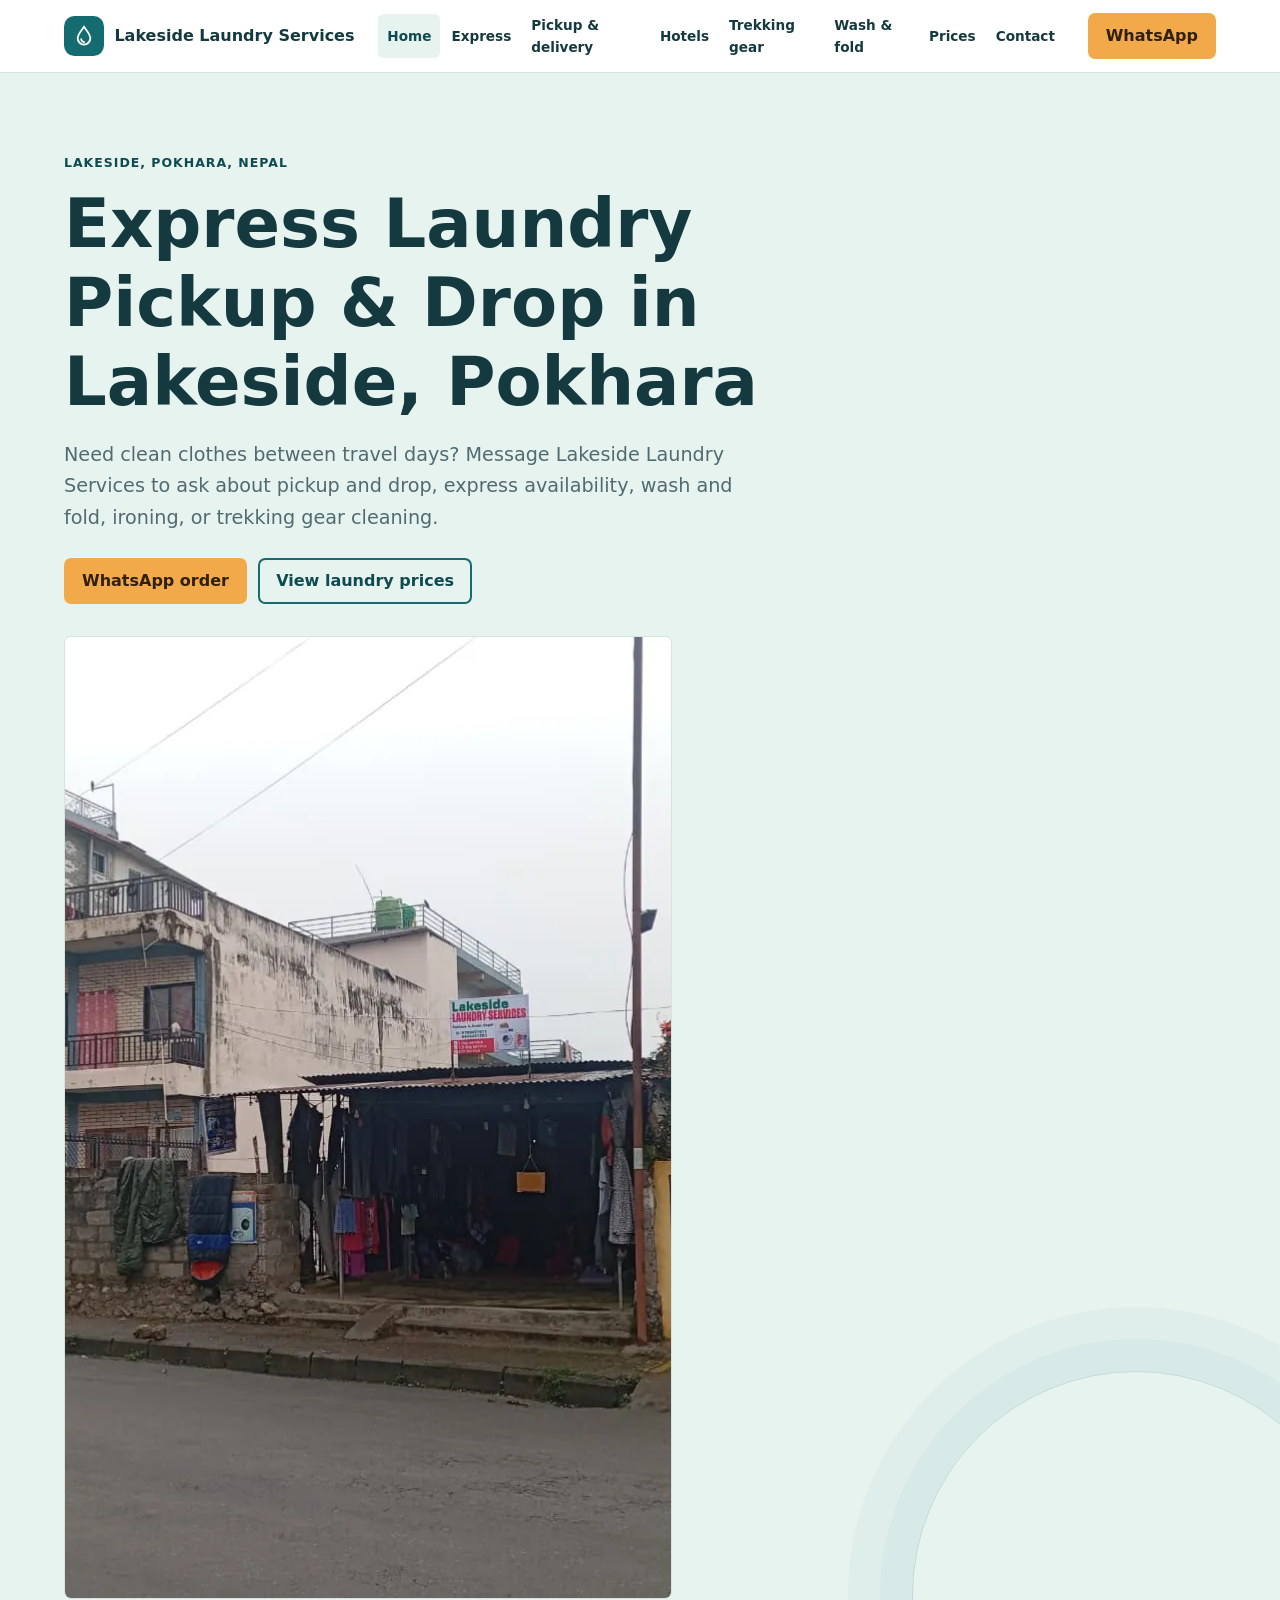
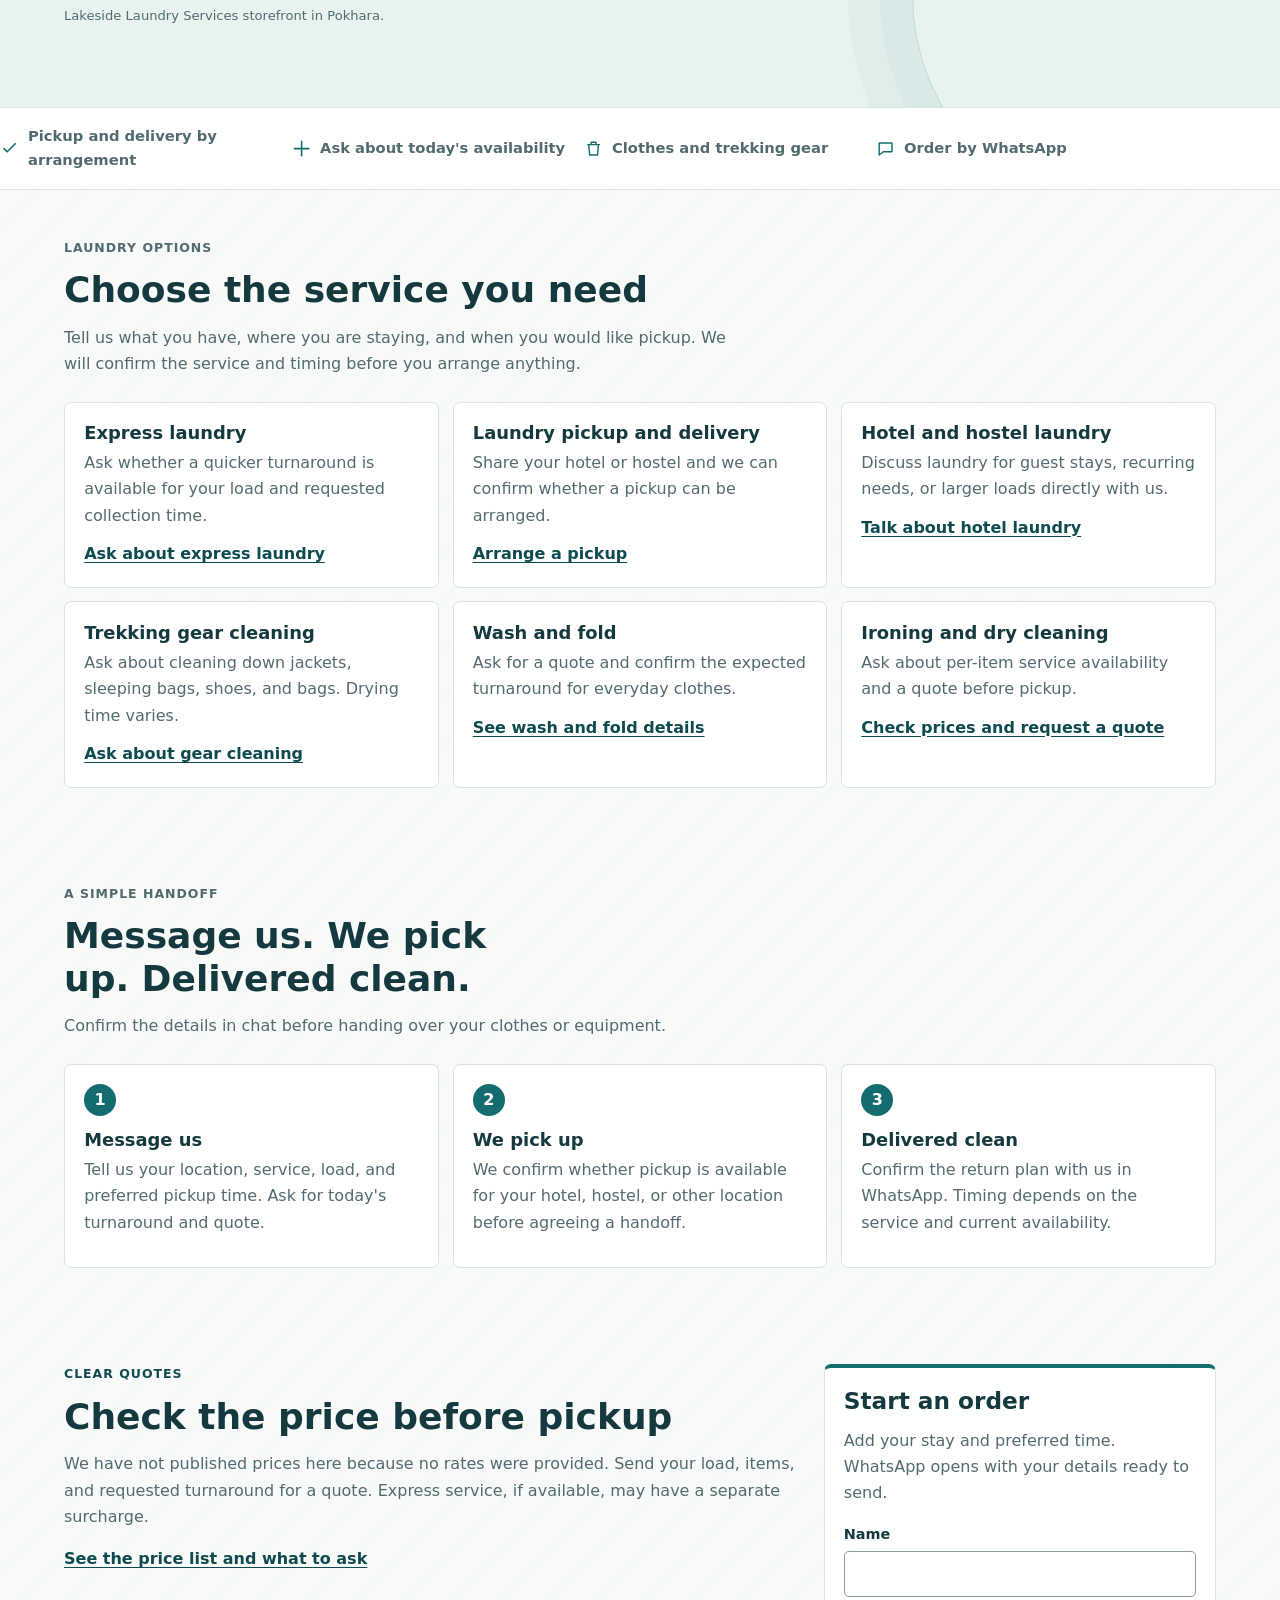
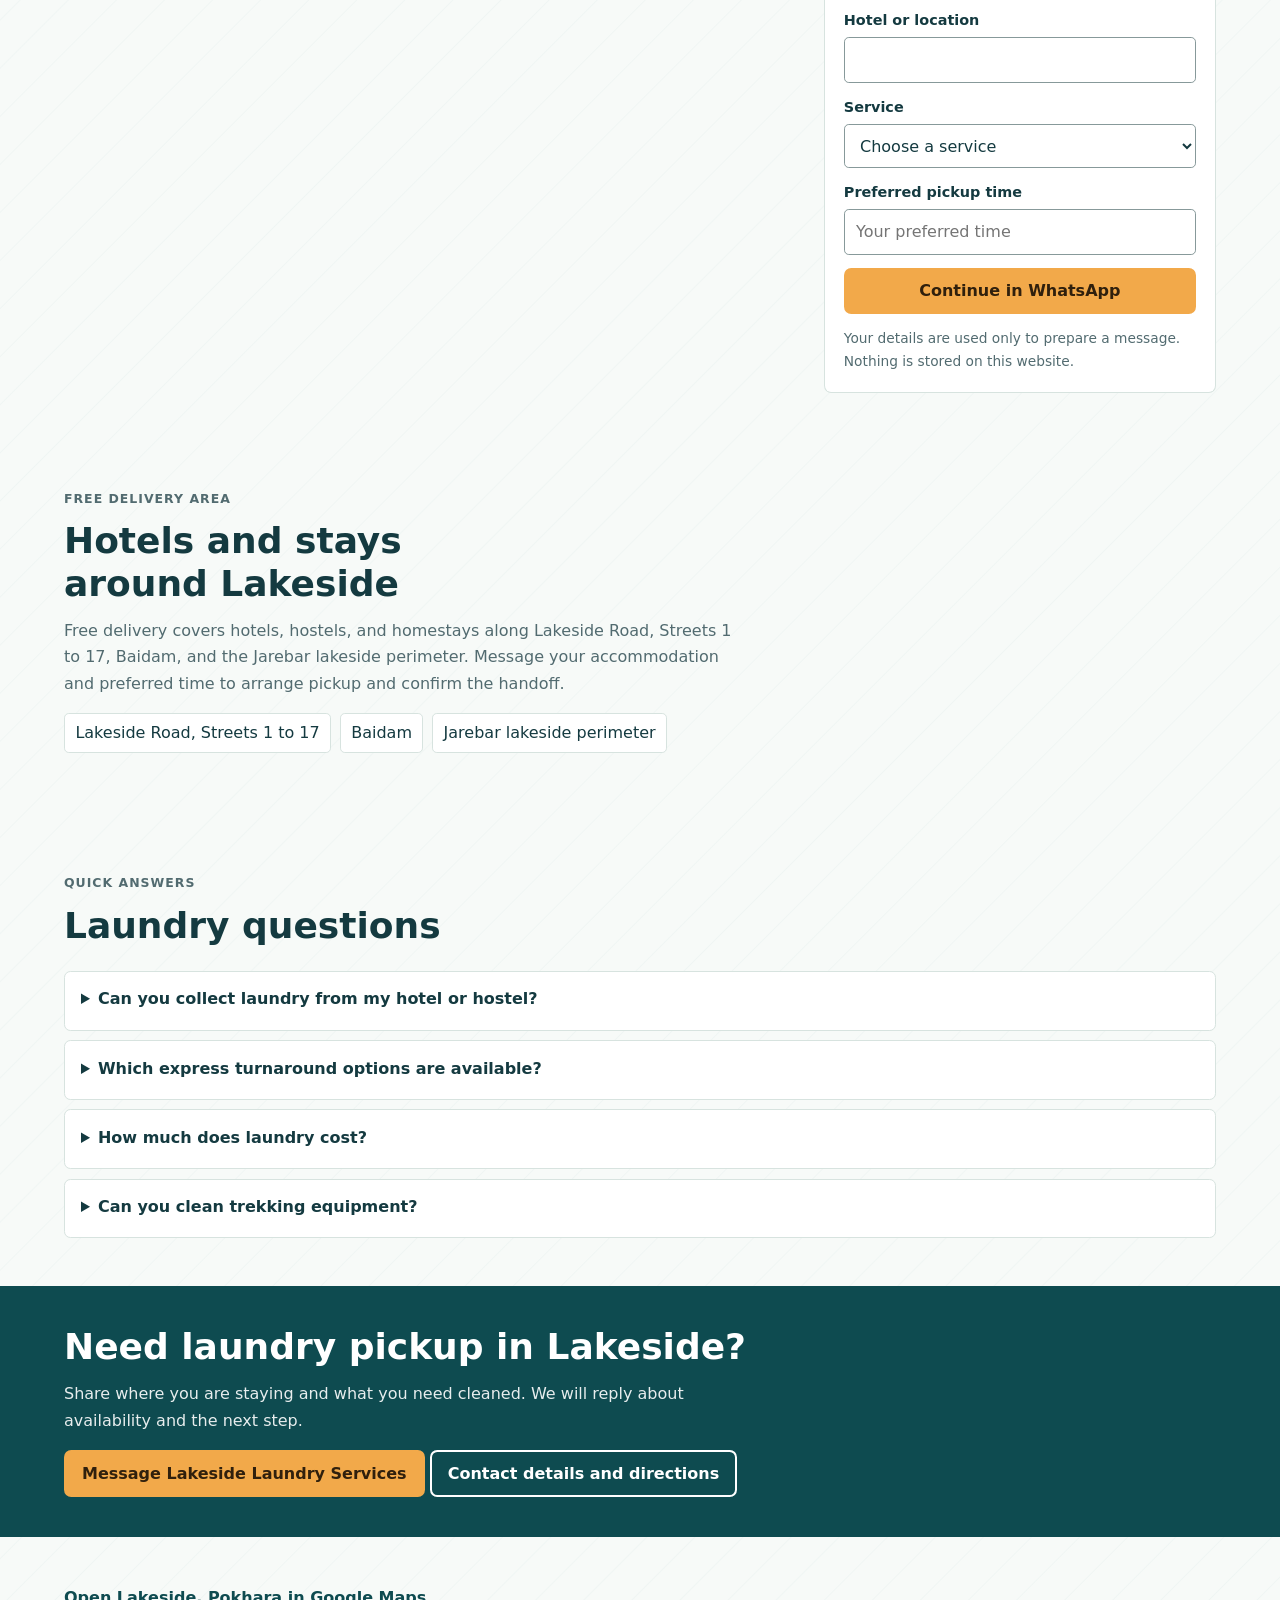
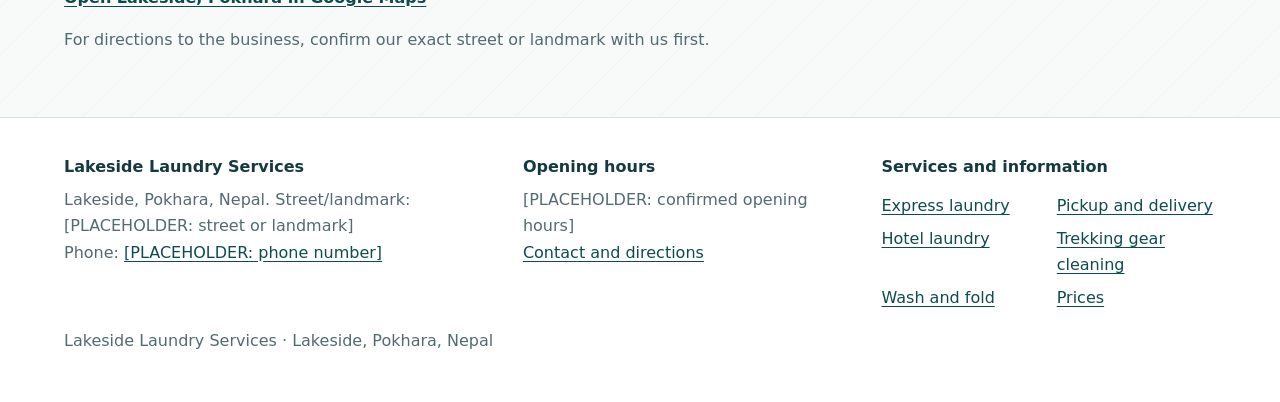
==== index.html @ b6b15495 "files" ====
<!doctype html>
<html lang="en">
<head>
  <meta charset="utf-8">
  <meta name="viewport" content="width=device-width, initial-scale=1">
  <meta name="theme-color" content="#146c70">
  <title>Laundry Service in Lakeside, Pokhara | Local Laundry</title>
  <meta name="description" content="Need laundry in Lakeside, Pokhara? Ask Lakeside Laundry Services about pickup, delivery, express availability, wash and fold, and trekking gear cleaning.">
  <link rel="canonical" href="https://[PLACEHOLDER: your GitHub Pages or custom domain URL]/">
  <link rel="icon" href="favicon.svg" type="image/svg+xml">
  <meta property="og:type" content="website">
  <meta property="og:locale" content="en_NP">
  <meta property="og:title" content="Laundry Service in Lakeside, Pokhara | Local Laundry">
  <meta property="og:description" content="Ask Lakeside Laundry Services about pickup, delivery, express availability, wash and fold, and trekking gear cleaning.">
  <meta property="og:url" content="https://[PLACEHOLDER: your GitHub Pages or custom domain URL]/">
  <meta name="twitter:card" content="summary">
  <meta name="twitter:title" content="Laundry Service in Lakeside, Pokhara | Local Laundry">
  <meta name="twitter:description" content="Ask Lakeside Laundry Services about pickup, delivery, express availability, wash and fold, and trekking gear cleaning.">
  <link rel="stylesheet" href="assets/css/site.css">
  <script defer src="assets/js/site.js"></script>
  <script type="application/ld+json">
  {
    "@context": "https://schema.org",
    "@type": "DryCleaningOrLaundry",
    "name": "Lakeside Laundry Services",
    "url": "https://[PLACEHOLDER: your GitHub Pages or custom domain URL]/",
    "telephone": "+977 984-6958184",
    "address": {
      "@type": "PostalAddress",
      "streetAddress": "Lakeside Road, Pokhara Ward No. 6",
      "addressLocality": "Pokhara",
      "addressRegion": "Gandaki Province",
      "postalCode": "33700",
      "addressCountry": "NP"
    },
    "geo": {
      "@type": "GeoCoordinates",
      "latitude": 28.2144,
      "longitude": 83.9578
    },
    "openingHoursSpecification": {
      "@type": "OpeningHoursSpecification",
      "dayOfWeek": ["https://schema.org/Monday", "https://schema.org/Tuesday", "https://schema.org/Wednesday", "https://schema.org/Thursday", "https://schema.org/Friday", "https://schema.org/Saturday", "https://schema.org/Sunday"],
      "opens": "06:30",
      "closes": "22:30"
    },
    "areaServed": ["Lakeside Road, Streets 1 to 17, Pokhara", "Baidam, Pokhara", "Jarebar lakeside perimeter, Pokhara"],
    "sameAs": [
      "[PLACEHOLDER: Google Business Profile URL]",
      "[PLACEHOLDER: social profile URL or remove if none]"
    ],
    "hasOfferCatalog": {
      "@type": "OfferCatalog",
      "name": "Laundry services",
      "itemListElement": [
        {"@type": "OfferCatalog", "name": "Express laundry"},
        {"@type": "OfferCatalog", "name": "Pickup and delivery"},
        {"@type": "OfferCatalog", "name": "Wash and fold"},
        {"@type": "OfferCatalog", "name": "Ironing"},
        {"@type": "OfferCatalog", "name": "Dry cleaning"},
        {"@type": "OfferCatalog", "name": "Trekking gear cleaning"}
      ]
    }
  }
  </script>
  <script type="application/ld+json">
  {
    "@context": "https://schema.org",
    "@type": "FAQPage",
    "mainEntity": [
      {"@type": "Question", "name": "Can you collect laundry from my hotel or hostel?", "acceptedAnswer": {"@type": "Answer", "text": "Send us your accommodation and preferred pickup time on WhatsApp. We will confirm whether collection is available for that location."}},
      {"@type": "Question", "name": "Which express turnaround options are available?", "acceptedAnswer": {"@type": "Answer", "text": "One-hour service is for urgent drop-offs during morning or early-evening windows. Three-hour express and same-day evening return are also offered. Confirm the option for your load before handover."}},
      {"@type": "Question", "name": "Where can I see prices?", "acceptedAnswer": {"@type": "Answer", "text": "See the prices page, then message us with your items and requested service for a quote."}}
    ]
  }
  </script>
</head>
<body>
  <a class="skip-link" href="#main">Skip to content</a>
  <header class="site-header">
    <div class="header-inner">
      <a class="brand" href="index.html" aria-label="Lakeside Laundry Services home">
        <span class="brand-mark" aria-hidden="true"><svg viewBox="0 0 24 24" fill="none"><path d="M12 2.8C9.4 6.7 5.7 10.1 5.7 14.3a6.3 6.3 0 0 0 12.6 0C18.3 10.1 14.6 6.7 12 2.8Z" stroke="currentColor" stroke-width="1.8"/><path d="M9.2 15.1a3 3 0 0 0 3 3" stroke="currentColor" stroke-width="1.8" stroke-linecap="round"/></svg></span>
        <span>Lakeside Laundry Services</span>
      </a>
      <button class="menu-toggle" type="button" aria-label="Toggle navigation" aria-expanded="false" aria-controls="site-navigation"><svg viewBox="0 0 24 24" fill="none" aria-hidden="true"><path d="M4 7h16M4 12h16M4 17h16" stroke="currentColor" stroke-width="2" stroke-linecap="round"/></svg></button>
      <nav class="site-nav" id="site-navigation" aria-label="Main navigation">
        <a href="index.html" aria-current="page">Home</a><a href="express-laundry.html">Express</a><a href="laundry-pickup-delivery.html">Pickup &amp; delivery</a><a href="hotel-hostel-laundry.html">Hotels</a><a href="trekking-gear-cleaning.html">Trekking gear</a><a href="wash-and-fold.html">Wash &amp; fold</a><a href="prices.html">Prices</a><a href="contact.html">Contact</a>
      </nav>
      <a class="button button-primary header-action" data-wa-message="Hi, I'd like to ask about laundry pickup in Lakeside, Pokhara. Hotel/location: " data-track-location="header" href="https://wa.me/">WhatsApp</a>
    </div>
  </header>
  <main id="main">
    <section class="hero">
      <div class="hero-inner">
        <p class="eyebrow">Lakeside, Pokhara, Nepal</p>
        <h1>Express Laundry Pickup &amp; Drop in Lakeside, Pokhara</h1>
        <p class="hero-copy">Need clean clothes between travel days? Message Lakeside Laundry Services to ask about pickup and drop, express availability, wash and fold, ironing, or trekking gear cleaning.</p>
        <div class="hero-actions"><a class="button button-primary" data-wa-message="Hi, I'd like to arrange laundry pickup in Lakeside, Pokhara. Hotel/location: " data-track-location="home-hero" href="https://wa.me/">WhatsApp order</a><a class="button button-secondary" href="prices.html">View laundry prices</a></div>
        <figure class="hero-photo"><picture><source srcset="assets/images/lakeside-laundry-services-street-view.webp" type="image/webp"><img src="assets/images/Lakeside-laundry-services-street-view.jpeg" alt="Street view of the Lakeside Laundry Services storefront in Pokhara" width="1280" height="963"></picture><figcaption>Lakeside Laundry Services storefront in Pokhara.</figcaption></figure>
      </div>
    </section>
    <section class="trust-strip" aria-label="Service details">
      <ul class="trust-list content-width"><li><svg viewBox="0 0 24 24" fill="none" aria-hidden="true"><path d="m5 12 4 4L19 6" stroke="currentColor" stroke-width="2" stroke-linecap="round" stroke-linejoin="round"/></svg>Pickup and delivery by arrangement</li><li><svg viewBox="0 0 24 24" fill="none" aria-hidden="true"><path d="M12 3v18M3 12h18" stroke="currentColor" stroke-width="2" stroke-linecap="round"/></svg>Ask about today's availability</li><li><svg viewBox="0 0 24 24" fill="none" aria-hidden="true"><path d="M4 7h16M6 7l1 13h10l1-13M9 7V4h6v3" stroke="currentColor" stroke-width="1.8" stroke-linejoin="round"/></svg>Clothes and trekking gear</li><li><svg viewBox="0 0 24 24" fill="none" aria-hidden="true"><path d="M4 5h16v11H9l-5 4V5Z" stroke="currentColor" stroke-width="1.8" stroke-linejoin="round"/></svg>Order by WhatsApp</li></ul>
    </section>
    <section class="section content-width" aria-labelledby="services-heading">
      <div class="section-heading"><p class="eyebrow">Laundry options</p><h2 id="services-heading">Choose the service you need</h2><p>Tell us what you have, where you are staying, and when you would like pickup. We will confirm the service and timing before you arrange anything.</p></div>
      <div class="service-grid">
        <article class="service-item"><h3>Express laundry</h3><p>Ask whether a quicker turnaround is available for your load and requested collection time.</p><a href="express-laundry.html">Ask about express laundry</a></article>
        <article class="service-item"><h3>Laundry pickup and delivery</h3><p>Share your hotel or hostel and we can confirm whether a pickup can be arranged.</p><a href="laundry-pickup-delivery.html">Arrange a pickup</a></article>
        <article class="service-item"><h3>Hotel and hostel laundry</h3><p>Discuss laundry for guest stays, recurring needs, or larger loads directly with us.</p><a href="hotel-hostel-laundry.html">Talk about hotel laundry</a></article>
        <article class="service-item"><h3>Trekking gear cleaning</h3><p>Ask about cleaning down jackets, sleeping bags, shoes, and bags. Drying time varies.</p><a href="trekking-gear-cleaning.html">Ask about gear cleaning</a></article>
        <article class="service-item"><h3>Wash and fold</h3><p>Ask for a quote and confirm the expected turnaround for everyday clothes.</p><a href="wash-and-fold.html">See wash and fold details</a></article>
        <article class="service-item"><h3>Ironing and dry cleaning</h3><p>Ask about per-item service availability and a quote before pickup.</p><a href="prices.html">Check prices and request a quote</a></article>
      </div>
    </section>
    <section class="section content-width" aria-labelledby="steps-heading">
      <div class="section-heading"><p class="eyebrow">A simple handoff</p><h2 id="steps-heading">Message us. We pick up. Delivered clean.</h2><p>Confirm the details in chat before handing over your clothes or equipment.</p></div>
      <div class="step-grid"><article class="step-item"><span class="step-number">1</span><h3>Message us</h3><p>Tell us your location, service, load, and preferred pickup time. Ask for today's turnaround and quote.</p></article><article class="step-item"><span class="step-number">2</span><h3>We pick up</h3><p>We confirm whether pickup is available for your hotel, hostel, or other location before agreeing a handoff.</p></article><article class="step-item"><span class="step-number">3</span><h3>Delivered clean</h3><p>Confirm the return plan with us in WhatsApp. Timing depends on the service and current availability.</p></article></div>
    </section>
    <section class="section content-width" aria-labelledby="prices-heading">
      <div class="split-section"><div><p class="eyebrow">Clear quotes</p><h2 id="prices-heading">Check the price before pickup</h2><p class="muted">We have not published prices here because no rates were provided. Send your load, items, and requested turnaround for a quote. Express service, if available, may have a separate surcharge.</p><p><a class="text-link" href="prices.html">See the price list and what to ask</a></p></div><div class="order-panel"><h2>Start an order</h2><p class="muted">Add your stay and preferred time. WhatsApp opens with your details ready to send.</p><form class="order-form" data-track-location="home-order-helper"><div class="form-field"><label for="home-name">Name</label><input id="home-name" name="name" autocomplete="name" required></div><div class="form-field"><label for="home-location">Hotel or location</label><input id="home-location" name="location" autocomplete="street-address" required></div><div class="form-field"><label for="home-service">Service</label><select id="home-service" name="service" required><option value="">Choose a service</option><option>Express laundry</option><option>Pickup and delivery</option><option>Hotel or hostel laundry</option><option>Wash and fold</option><option>Ironing</option><option>Trekking gear cleaning</option></select></div><div class="form-field"><label for="home-time">Preferred pickup time</label><input id="home-time" name="pickup_time" placeholder="Your preferred time" required></div><button class="button button-primary" type="submit" data-wa-message="Hi, I'd like to arrange a laundry pickup in Lakeside, Pokhara.">Continue in WhatsApp</button><p class="form-note">Your details are used only to prepare a message. Nothing is stored on this website.</p></form></div></div>
    </section>
    <section class="section content-width" aria-labelledby="areas-heading"><div class="section-heading"><p class="eyebrow">Free delivery area</p><h2 id="areas-heading">Hotels and stays around Lakeside</h2><p>Free delivery covers hotels, hostels, and homestays along Lakeside Road, Streets 1 to 17, Baidam, and the Jarebar lakeside perimeter. Message your accommodation and preferred time to arrange pickup and confirm the handoff.</p><ul class="area-list"><li>Lakeside Road, Streets 1 to 17</li><li>Baidam</li><li>Jarebar lakeside perimeter</li></ul></div></section>
    <section class="section content-width" aria-labelledby="faq-heading"><div class="section-heading"><p class="eyebrow">Quick answers</p><h2 id="faq-heading">Laundry questions</h2></div><div class="faq-list"><details><summary>Can you collect laundry from my hotel or hostel?</summary><p>Free delivery covers stays along Lakeside Road, Streets 1 to 17, Baidam, and the Jarebar lakeside perimeter. Send your accommodation name to arrange the handoff.</p></details><details><summary>Which express turnaround options are available?</summary><p>One-hour service is for urgent drop-offs during morning or early-evening windows. Three-hour express and same-day evening return are also offered. Confirm the right option for your load before handover.</p></details><details><summary>How much does laundry cost?</summary><p>Prices are not published. See the <a href="prices.html">laundry prices page</a> and message us for a quote.</p></details><details><summary>Can you clean trekking equipment?</summary><p>Ask about down jackets, sleeping bags, shoes, and bags. Tell us the item and its care-label instructions; drying time varies by item and conditions.</p></details></div></section>
    <section class="cta-band"><div class="content-width"><h2>Need laundry pickup in Lakeside?</h2><p>Share where you are staying and what you need cleaned. We will reply about availability and the next step.</p><a class="button button-primary" data-wa-message="Hi, I'd like to ask about laundry pickup in Lakeside, Pokhara. My hotel/location is: " data-track-location="home-final-cta" href="https://wa.me/">Message Lakeside Laundry Services</a> <a class="button button-secondary" href="contact.html">Contact details and directions</a></div></section>
    <section class="section content-width"><p><a class="text-link" href="https://www.google.com/maps/search/?api=1&amp;query=Lakeside%2C%20Pokhara%2C%20Nepal" target="_blank" rel="noopener">Open Lakeside, Pokhara in Google Maps</a></p><p class="muted">For directions to the business, confirm our exact street or landmark with us first.</p></section>
  </main>
  <footer class="site-footer"><div class="footer-inner footer-grid"><div><h2>Lakeside Laundry Services</h2><address>Lakeside, Pokhara, Nepal. Street/landmark: [PLACEHOLDER: street or landmark]</address><p>Phone: <a href="tel:[PLACEHOLDER: phone number in international format]" data-track-location="footer">[PLACEHOLDER: phone number]</a></p></div><div><h2>Opening hours</h2><p>[PLACEHOLDER: confirmed opening hours]</p><p><a href="contact.html">Contact and directions</a></p></div><nav aria-label="Footer navigation"><h2>Services and information</h2><ul class="footer-links"><li><a href="express-laundry.html">Express laundry</a></li><li><a href="laundry-pickup-delivery.html">Pickup and delivery</a></li><li><a href="hotel-hostel-laundry.html">Hotel laundry</a></li><li><a href="trekking-gear-cleaning.html">Trekking gear cleaning</a></li><li><a href="wash-and-fold.html">Wash and fold</a></li><li><a href="prices.html">Prices</a></li></ul></nav></div><div class="footer-inner"><p class="muted">Lakeside Laundry Services · Lakeside, Pokhara, Nepal</p></div></footer>
  <div class="mobile-bar" aria-label="Quick contact"><a class="button button-primary" data-wa-message="Hi, I'd like to ask about laundry pickup in Lakeside, Pokhara. Hotel/location: " data-track-location="mobile-sticky" href="https://wa.me/">WhatsApp Order</a><a class="button button-secondary" href="tel:[PLACEHOLDER: phone number in international format]" data-track-location="mobile-sticky">Call</a></div>
</body>
</html>
---- assets/css/site.css ----
:root {
  color-scheme: light dark;
  --ink: #143a40;
  --muted: #526b70;
  --paper: #f7faf8;
  --surface: #ffffff;
  --line: #d7e3df;
  --sea: #146c70;
  --sea-deep: #0e4b50;
  --mint: #e6f3ef;
  --sun: #f2a94a;
  --sun-ink: #30200d;
  --focus: #bd5a13;
  --content: 72rem;
  font-family: system-ui, -apple-system, BlinkMacSystemFont, "Segoe UI", sans-serif;
  font-synthesis: none;
  text-rendering: optimizeLegibility;
}

*,
*::before,
*::after {
  box-sizing: border-box;
}

html {
  scroll-behavior: smooth;
  scroll-padding-top: 6rem;
}

body {
  min-width: 320px;
  margin: 0;
  color: var(--ink);
  background-color: var(--paper);
  background-image: repeating-linear-gradient(135deg, transparent 0, transparent 32px, rgb(20 108 112 / 3%) 33px, transparent 34px);
  font-size: 1rem;
  line-height: 1.65;
}

a {
  color: var(--sea-deep);
  text-underline-offset: 0.18em;
}

a:hover {
  color: var(--focus);
}

button,
input,
select {
  font: inherit;
}

button,
a,
input,
select {
  -webkit-tap-highlight-color: transparent;
}

:focus-visible {
  outline: 3px solid var(--focus);
  outline-offset: 3px;
}

.skip-link {
  position: absolute;
  z-index: 20;
  top: 0.5rem;
  left: 0.5rem;
  padding: 0.7rem 1rem;
  transform: translateY(-160%);
  color: #fff;
  background: var(--sea-deep);
}

.skip-link:focus {
  transform: translateY(0);
}

.site-header {
  position: relative;
  z-index: 10;
  border-bottom: 1px solid var(--line);
  background: var(--surface);
}

.header-inner,
.footer-inner,
.content-width {
  width: min(var(--content), calc(100% - 2rem));
  margin-inline: auto;
}

.header-inner {
  display: flex;
  min-height: 4.5rem;
  align-items: center;
  justify-content: space-between;
  gap: 1rem;
}

.brand {
  display: inline-flex;
  align-items: center;
  gap: 0.65rem;
  color: var(--ink);
  font-size: 1rem;
  font-weight: 750;
  line-height: 1.2;
  text-decoration: none;
}

.brand-mark {
  display: grid;
  width: 2.5rem;
  aspect-ratio: 1;
  flex: 0 0 auto;
  place-items: center;
  border-radius: 0.65rem;
  color: #fff;
  background: var(--sea);
}

.brand-mark svg {
  width: 1.5rem;
  height: 1.5rem;
}

.menu-toggle {
  display: inline-flex;
  min-width: 2.75rem;
  min-height: 2.75rem;
  align-items: center;
  justify-content: center;
  border: 1px solid var(--line);
  border-radius: 0.5rem;
  color: var(--ink);
  background: var(--surface);
  cursor: pointer;
}

.menu-toggle svg {
  width: 1.3rem;
  height: 1.3rem;
}

.site-nav {
  display: none;
  position: absolute;
  top: 100%;
  right: 0;
  left: 0;
  padding: 0.75rem 1rem 1rem;
  border-bottom: 1px solid var(--line);
  background: var(--surface);
}

.site-nav.is-open {
  display: grid;
  gap: 0.25rem;
}

.site-nav a {
  display: flex;
  min-height: 2.75rem;
  align-items: center;
  padding-inline: 0.5rem;
  border-radius: 0.35rem;
  color: var(--ink);
  font-size: 0.95rem;
  font-weight: 600;
  text-decoration: none;
}

.site-nav a[aria-current="page"] {
  color: var(--sea-deep);
  background: var(--mint);
}

.header-action {
  display: none;
}

.button {
  display: inline-flex;
  min-height: 2.9rem;
  align-items: center;
  justify-content: center;
  gap: 0.55rem;
  padding: 0.7rem 1rem;
  border: 2px solid transparent;
  border-radius: 0.45rem;
  font-weight: 750;
  line-height: 1.2;
  text-align: center;
  text-decoration: none;
  transition: background-color 140ms ease, transform 140ms ease;
}

.button:hover {
  transform: translateY(-1px);
}

.button svg {
  width: 1.1rem;
  height: 1.1rem;
  flex: 0 0 auto;
}

.button-primary {
  color: var(--sun-ink);
  background: var(--sun);
}

.button-primary:hover {
  color: var(--sun-ink);
  background: #ffc66d;
}

.button-secondary {
  border-color: var(--sea);
  color: var(--sea-deep);
  background: transparent;
}

.button-secondary:hover {
  color: #fff;
  background: var(--sea-deep);
}

.hero,
.page-hero {
  position: relative;
  overflow: hidden;
  border-bottom: 1px solid var(--line);
  background: var(--mint);
}

.hero::after,
.page-hero::after {
  position: absolute;
  right: -5rem;
  bottom: -7rem;
  width: min(44vw, 28rem);
  aspect-ratio: 1;
  border: 1px solid rgb(20 108 112 / 18%);
  border-radius: 50%;
  box-shadow: 0 0 0 2rem rgb(20 108 112 / 3%), 0 0 0 4rem rgb(20 108 112 / 3%);
  content: "";
  pointer-events: none;
}

.hero-inner,
.page-hero-inner {
  position: relative;
  z-index: 1;
  width: min(var(--content), calc(100% - 2rem));
  margin-inline: auto;
  padding-block: 3.5rem;
}

.eyebrow {
  margin: 0 0 0.7rem;
  color: var(--sea-deep);
  font-size: 0.78rem;
  font-weight: 800;
  letter-spacing: 0.08em;
  text-transform: uppercase;
}

h1,
h2,
h3,
p {
  margin-top: 0;
}

h1,
h2,
h3 {
  color: var(--ink);
  line-height: 1.18;
  text-wrap: balance;
}

h1 {
  max-width: 16ch;
  margin-bottom: 1rem;
  font-size: clamp(2.1rem, 8vw, 4.2rem);
  font-weight: 800;
}

.page-hero h1 {
  max-width: 20ch;
  font-size: clamp(2rem, 6vw, 3.4rem);
}

h2 {
  margin-bottom: 0.8rem;
  font-size: clamp(1.55rem, 4vw, 2.25rem);
}

h3 {
  margin-bottom: 0.45rem;
  font-size: 1.12rem;
}

.hero-copy,
.page-hero-copy {
  max-width: 42rem;
  color: var(--muted);
  font-size: 1.1rem;
}

.hero-photo {
  width: min(100%, 38rem);
  margin: 2rem 0 0;
}

.hero-photo img {
  display: block;
  width: 100%;
  aspect-ratio: 1280 / 963;
  border: 1px solid var(--line);
  border-radius: 0.45rem;
  object-fit: cover;
}

.hero-photo figcaption {
  margin-top: 0.4rem;
  color: var(--muted);
  font-size: 0.82rem;
}

.hero-actions,
.button-row {
  display: flex;
  flex-wrap: wrap;
  gap: 0.7rem;
  margin-top: 1.5rem;
}

.trust-strip {
  border-bottom: 1px solid var(--line);
  background: var(--surface);
}

.trust-list {
  display: grid;
  grid-template-columns: repeat(2, minmax(0, 1fr));
  gap: 0.5rem 1rem;
  margin: 0;
  padding: 1rem 0;
  list-style: none;
}

.trust-list li {
  display: flex;
  align-items: center;
  gap: 0.55rem;
  color: var(--muted);
  font-size: 0.92rem;
  font-weight: 650;
}

.trust-list svg {
  width: 1.2rem;
  height: 1.2rem;
  flex: 0 0 auto;
  color: var(--sea);
}

.section {
  padding-block: 3rem;
}

.section-heading {
  max-width: 42rem;
  margin-bottom: 1.5rem;
}

.section-heading p,
.muted {
  color: var(--muted);
}

.service-grid,
.step-grid,
.price-grid {
  display: grid;
  gap: 0.85rem;
}

.service-item,
.step-item,
.price-item {
  padding: 1.2rem;
  border: 1px solid var(--line);
  border-radius: 0.45rem;
  background: var(--surface);
}

.service-item p,
.step-item p,
.price-item p {
  margin-bottom: 0.75rem;
  color: var(--muted);
}

.service-item a,
.text-link {
  font-weight: 700;
}

.step-number {
  display: inline-grid;
  width: 2rem;
  aspect-ratio: 1;
  margin-bottom: 0.8rem;
  place-items: center;
  border-radius: 50%;
  color: #fff;
  background: var(--sea);
  font-weight: 800;
}

.split-section {
  display: grid;
  gap: 1.5rem;
  align-items: start;
}

.price-table-wrap {
  overflow-x: auto;
  border: 1px solid var(--line);
  border-radius: 0.45rem;
  background: var(--surface);
}

.price-table {
  width: 100%;
  border-collapse: collapse;
  text-align: left;
}

.price-table th,
.price-table td {
  min-width: 9rem;
  padding: 0.85rem 1rem;
  border-bottom: 1px solid var(--line);
  vertical-align: top;
}

.price-table th {
  background: var(--mint);
  font-size: 0.9rem;
}

.price-table tr:last-child td {
  border-bottom: 0;
}

.area-list {
  display: flex;
  flex-wrap: wrap;
  gap: 0.55rem;
  padding: 0;
  list-style: none;
}

.area-list li {
  padding: 0.35rem 0.65rem;
  border: 1px solid var(--line);
  border-radius: 0.3rem;
  background: var(--surface);
}

.faq-list {
  display: grid;
  gap: 0.6rem;
}

.faq-list details {
  padding: 0.9rem 1rem;
  border: 1px solid var(--line);
  border-radius: 0.4rem;
  background: var(--surface);
}

.faq-list summary {
  min-height: 1.8rem;
  color: var(--ink);
  font-weight: 750;
  cursor: pointer;
}

.faq-list details p {
  margin: 0.7rem 0 0;
  color: var(--muted);
}

.article-body {
  max-width: 48rem;
}

.article-body h2 {
  margin-top: 2rem;
  font-size: 1.55rem;
}

.article-body h3 {
  margin-top: 1.25rem;
}

.article-body p,
.article-body li {
  color: var(--muted);
}

.article-body li + li {
  margin-top: 0.35rem;
}

.order-panel {
  padding: 1.2rem;
  border: 1px solid var(--line);
  border-top: 4px solid var(--sea);
  border-radius: 0.45rem;
  background: var(--surface);
}

.order-panel h2 {
  font-size: 1.45rem;
}

.order-form {
  display: grid;
  gap: 0.8rem;
}

.form-field {
  display: grid;
  gap: 0.25rem;
}

.form-field label {
  font-size: 0.9rem;
  font-weight: 700;
}

.form-field input,
.form-field select {
  width: 100%;
  min-height: 2.8rem;
  padding: 0.55rem 0.7rem;
  border: 1px solid #87999a;
  border-radius: 0.3rem;
  color: var(--ink);
  background: var(--surface);
}

.form-note {
  margin: 0;
  color: var(--muted);
  font-size: 0.86rem;
}

.cta-band {
  padding-block: 2.5rem;
  color: #fff;
  background: var(--sea-deep);
}

.cta-band h2,
.cta-band p {
  color: #fff;
}

.cta-band p {
  max-width: 42rem;
  opacity: 0.9;
}

.cta-band .button-secondary {
  border-color: #fff;
  color: #fff;
}

.cta-band .button-secondary:hover {
  color: var(--sea-deep);
  background: #fff;
}

.breadcrumb {
  padding-top: 1rem;
  color: var(--muted);
  font-size: 0.9rem;
}

.breadcrumb ol {
  display: flex;
  flex-wrap: wrap;
  gap: 0.45rem;
  margin: 0;
  padding: 0;
  list-style: none;
}

.breadcrumb li + li::before {
  margin-right: 0.45rem;
  color: var(--muted);
  content: "/";
}

.photo-slot {
  display: block;
  overflow: hidden;
  border: 1px dashed var(--sea);
  border-radius: 0.45rem;
  background: var(--mint);
}

.photo-slot img {
  display: block;
  width: 100%;
  height: auto;
}

.map-frame {
  display: block;
  width: 100%;
  min-height: 20rem;
  border: 1px solid var(--line);
  border-radius: 0.45rem;
}

.site-footer {
  padding-block: 2.5rem 6rem;
  border-top: 1px solid var(--line);
  background: var(--surface);
}

.footer-grid {
  display: grid;
  gap: 1.5rem;
}

.footer-grid h2 {
  margin-bottom: 0.6rem;
  font-size: 1rem;
}

.footer-grid p,
.footer-grid address {
  margin: 0;
  color: var(--muted);
  font-style: normal;
}

.footer-links {
  display: grid;
  grid-template-columns: repeat(2, minmax(0, 1fr));
  gap: 0.4rem 1rem;
  padding: 0;
  list-style: none;
}

.mobile-bar {
  position: fixed;
  z-index: 15;
  right: 0;
  bottom: 0;
  left: 0;
  display: grid;
  grid-template-columns: 1.5fr 1fr;
  gap: 0.55rem;
  padding: 0.65rem max(0.75rem, env(safe-area-inset-right)) max(0.65rem, env(safe-area-inset-bottom)) max(0.75rem, env(safe-area-inset-left));
  border-top: 1px solid var(--line);
  background: var(--surface);
}

.mobile-bar .button {
  min-height: 2.9rem;
}

.not-found {
  min-height: 55vh;
  display: grid;
  align-content: center;
}

.visually-hidden {
  position: absolute;
  width: 1px;
  height: 1px;
  overflow: hidden;
  clip: rect(0, 0, 0, 0);
  white-space: nowrap;
  clip-path: inset(50%);
}

@media (min-width: 44rem) {
  .header-inner {
    gap: 1.5rem;
  }

  .menu-toggle {
    display: none;
  }

  .site-nav {
    display: flex;
    position: static;
    flex: 1;
    justify-content: center;
    gap: 0.15rem;
    padding: 0;
    border: 0;
    background: transparent;
  }

  .site-nav a {
    min-height: 2.5rem;
    padding-inline: 0.55rem;
    font-size: 0.85rem;
  }

  .header-action {
    display: inline-flex;
  }

  .trust-list {
    grid-template-columns: repeat(4, minmax(0, 1fr));
  }

  .service-grid,
  .step-grid,
  .price-grid {
    grid-template-columns: repeat(2, minmax(0, 1fr));
  }

  .split-section {
    grid-template-columns: minmax(0, 1.5fr) minmax(16rem, 0.8fr);
  }

  .footer-grid {
    grid-template-columns: 1.3fr 1fr 1fr;
  }

  .mobile-bar {
    display: none;
  }

  .site-footer {
    padding-bottom: 2rem;
  }
}

@media (min-width: 62rem) {
  .hero-inner,
  .page-hero-inner {
    padding-block: 5rem;
  }

  .hero-copy {
    font-size: 1.2rem;
  }

  .service-grid {
    grid-template-columns: repeat(3, minmax(0, 1fr));
  }

  .step-grid,
  .price-grid {
    grid-template-columns: repeat(3, minmax(0, 1fr));
  }
}

@media (prefers-color-scheme: dark) {
  :root {
    --ink: #e1efec;
    --muted: #b6c9c6;
    --paper: #102427;
    --surface: #172f32;
    --line: #355154;
    --sea: #65b9b3;
    --sea-deep: #8ed3c9;
    --mint: #203d3d;
    --sun: #ffc66d;
    --sun-ink: #30200d;
    --focus: #ffd28b;
  }

  .brand-mark {
    color: #102427;
  }

  .trust-list svg,
  .step-number {
    color: #102427;
  }

  .step-number {
    background: var(--sea);
  }

  .button-secondary {
    border-color: var(--sea);
  }

  .form-field input,
  .form-field select {
    border-color: #668080;
  }

  .cta-band {
    background: #0c3d40;
  }
}

@media (prefers-reduced-motion: reduce) {
  *,
  *::before,
  *::after {
    scroll-behavior: auto !important;
    transition-duration: 0.01ms !important;
    animation-duration: 0.01ms !important;
    animation-iteration-count: 1 !important;
  }
}
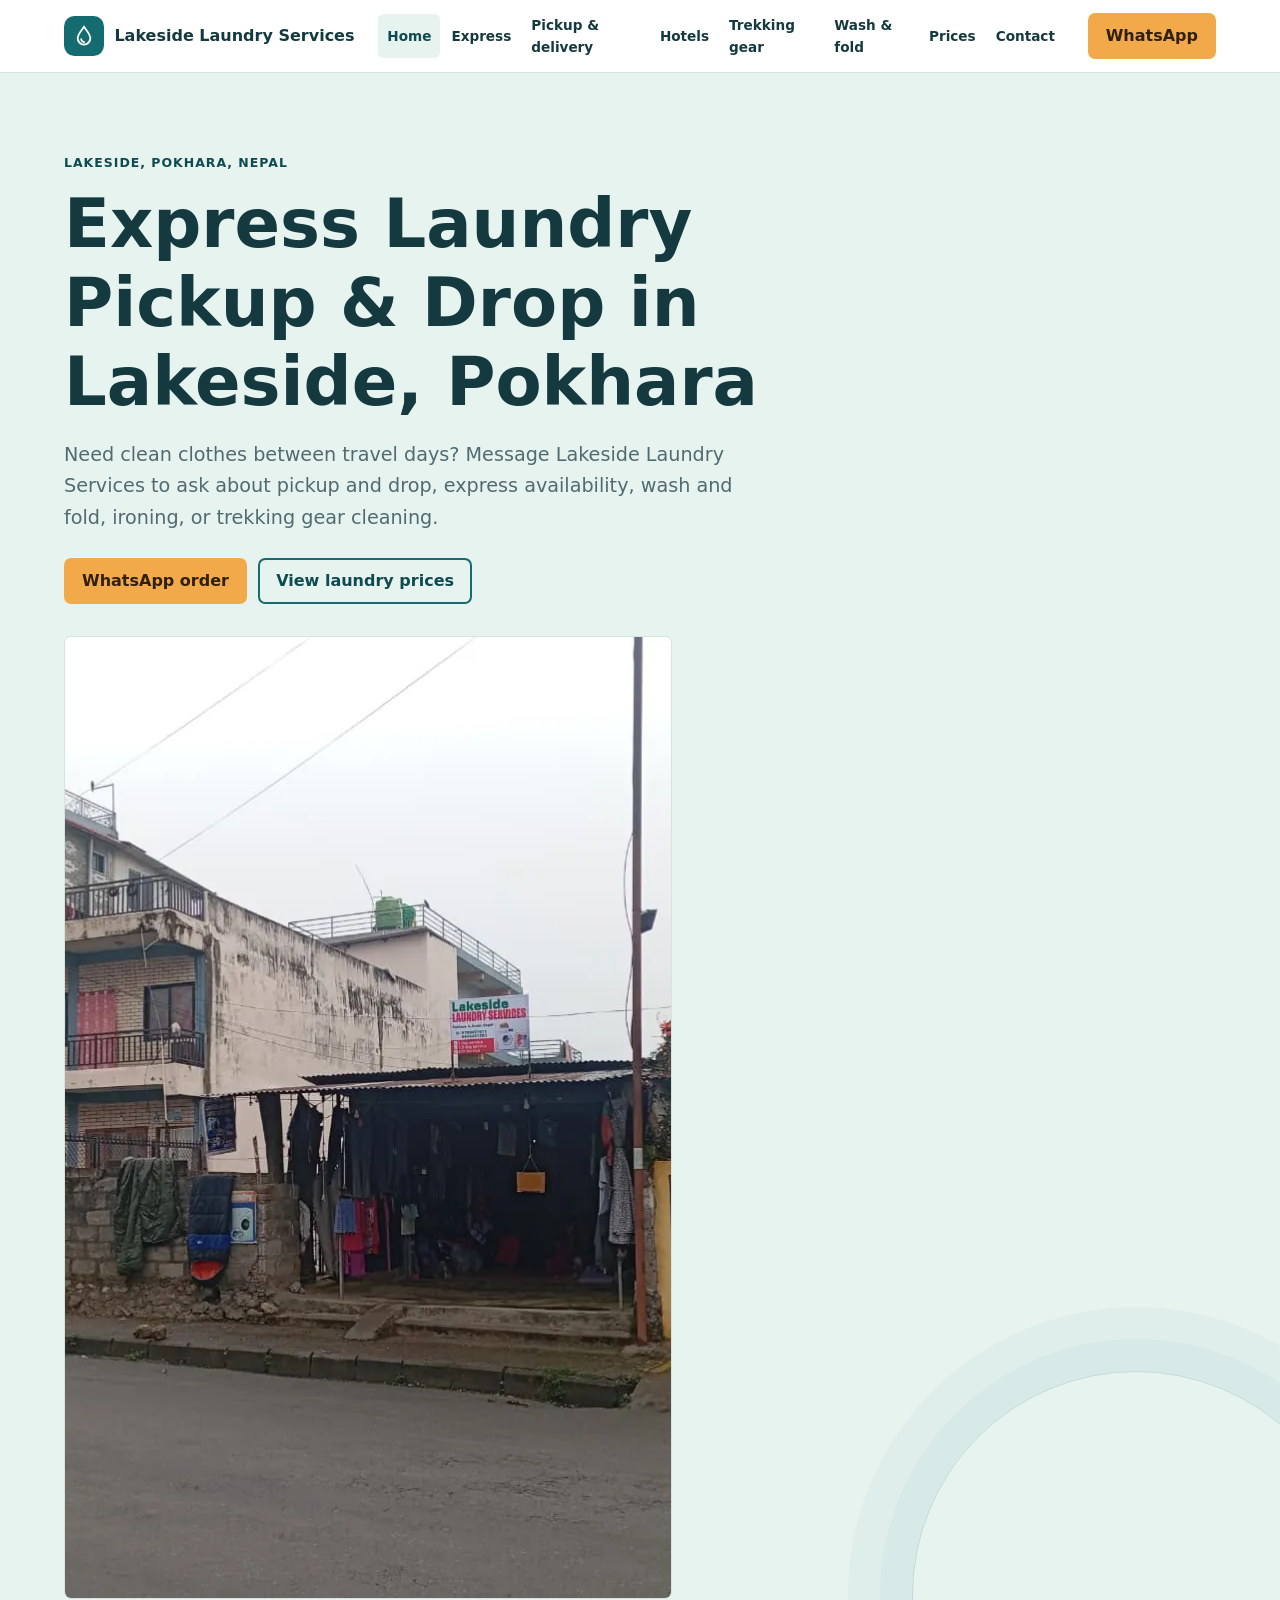
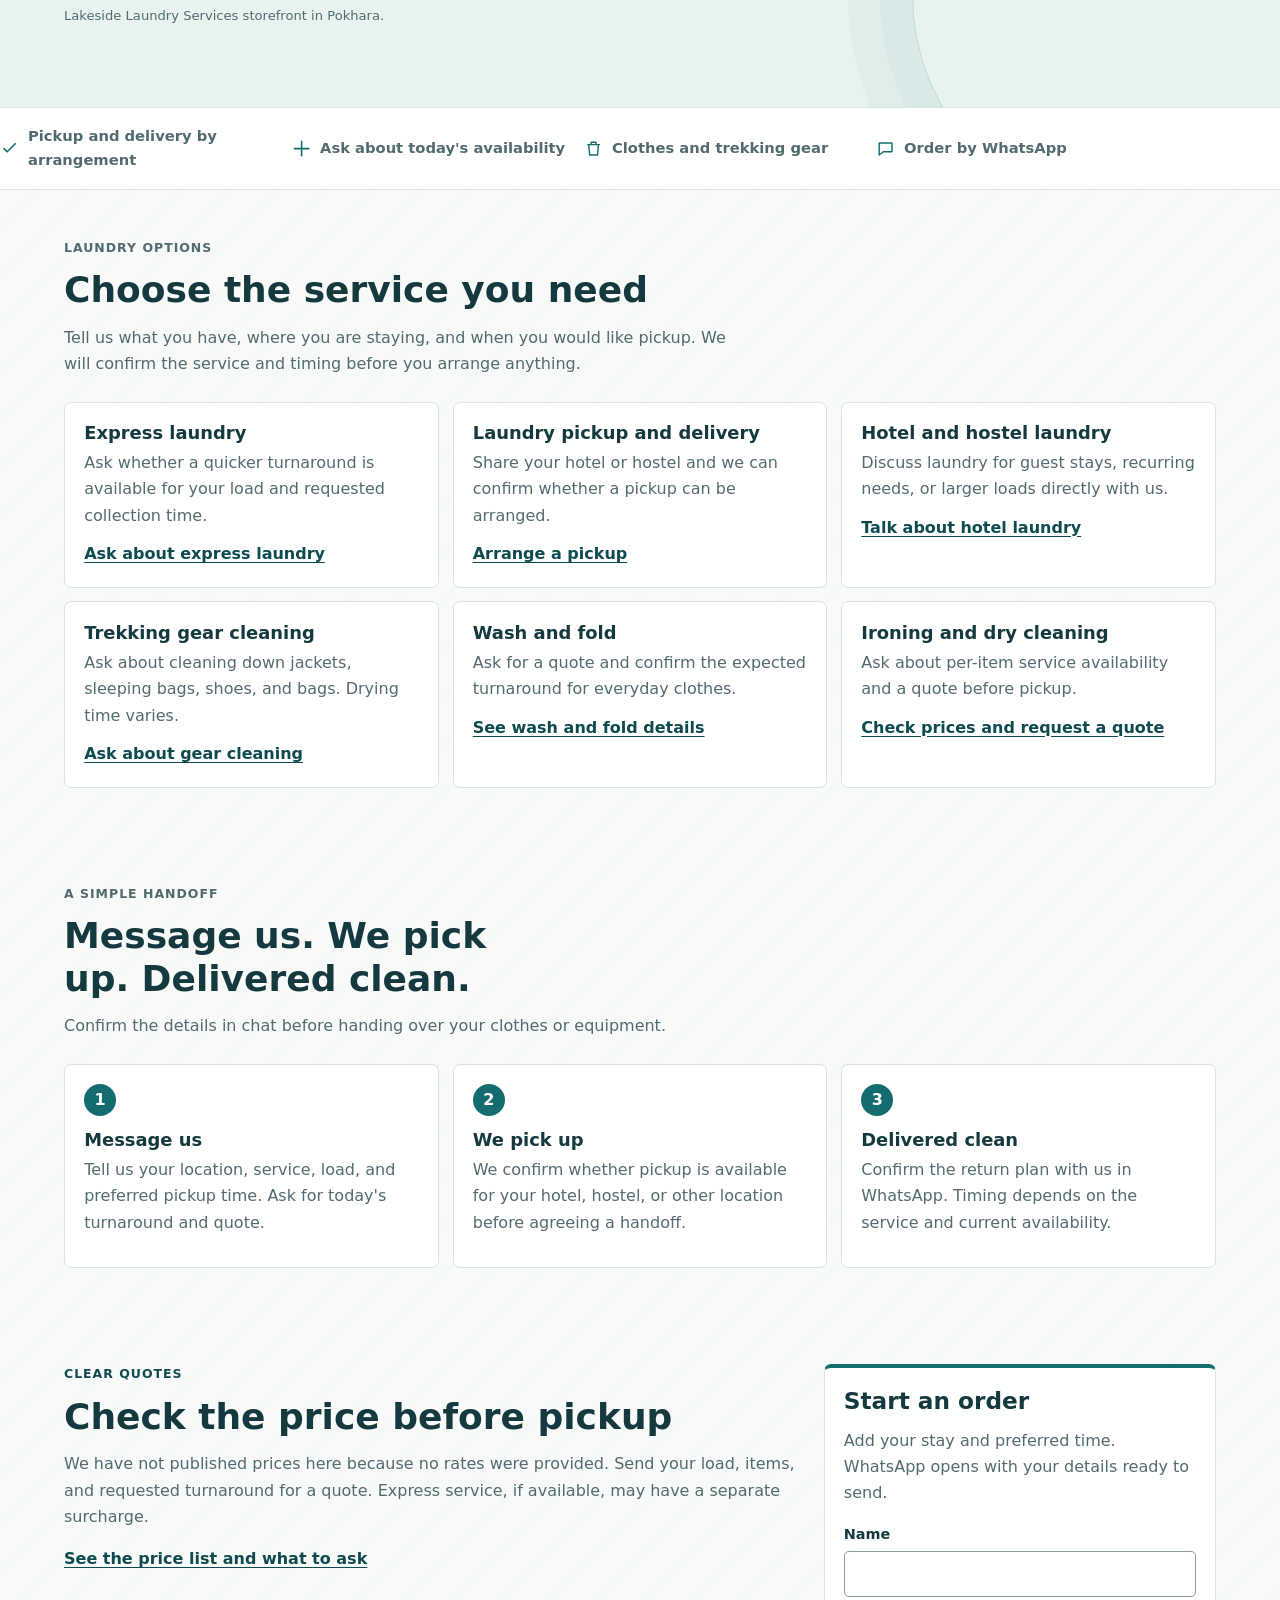
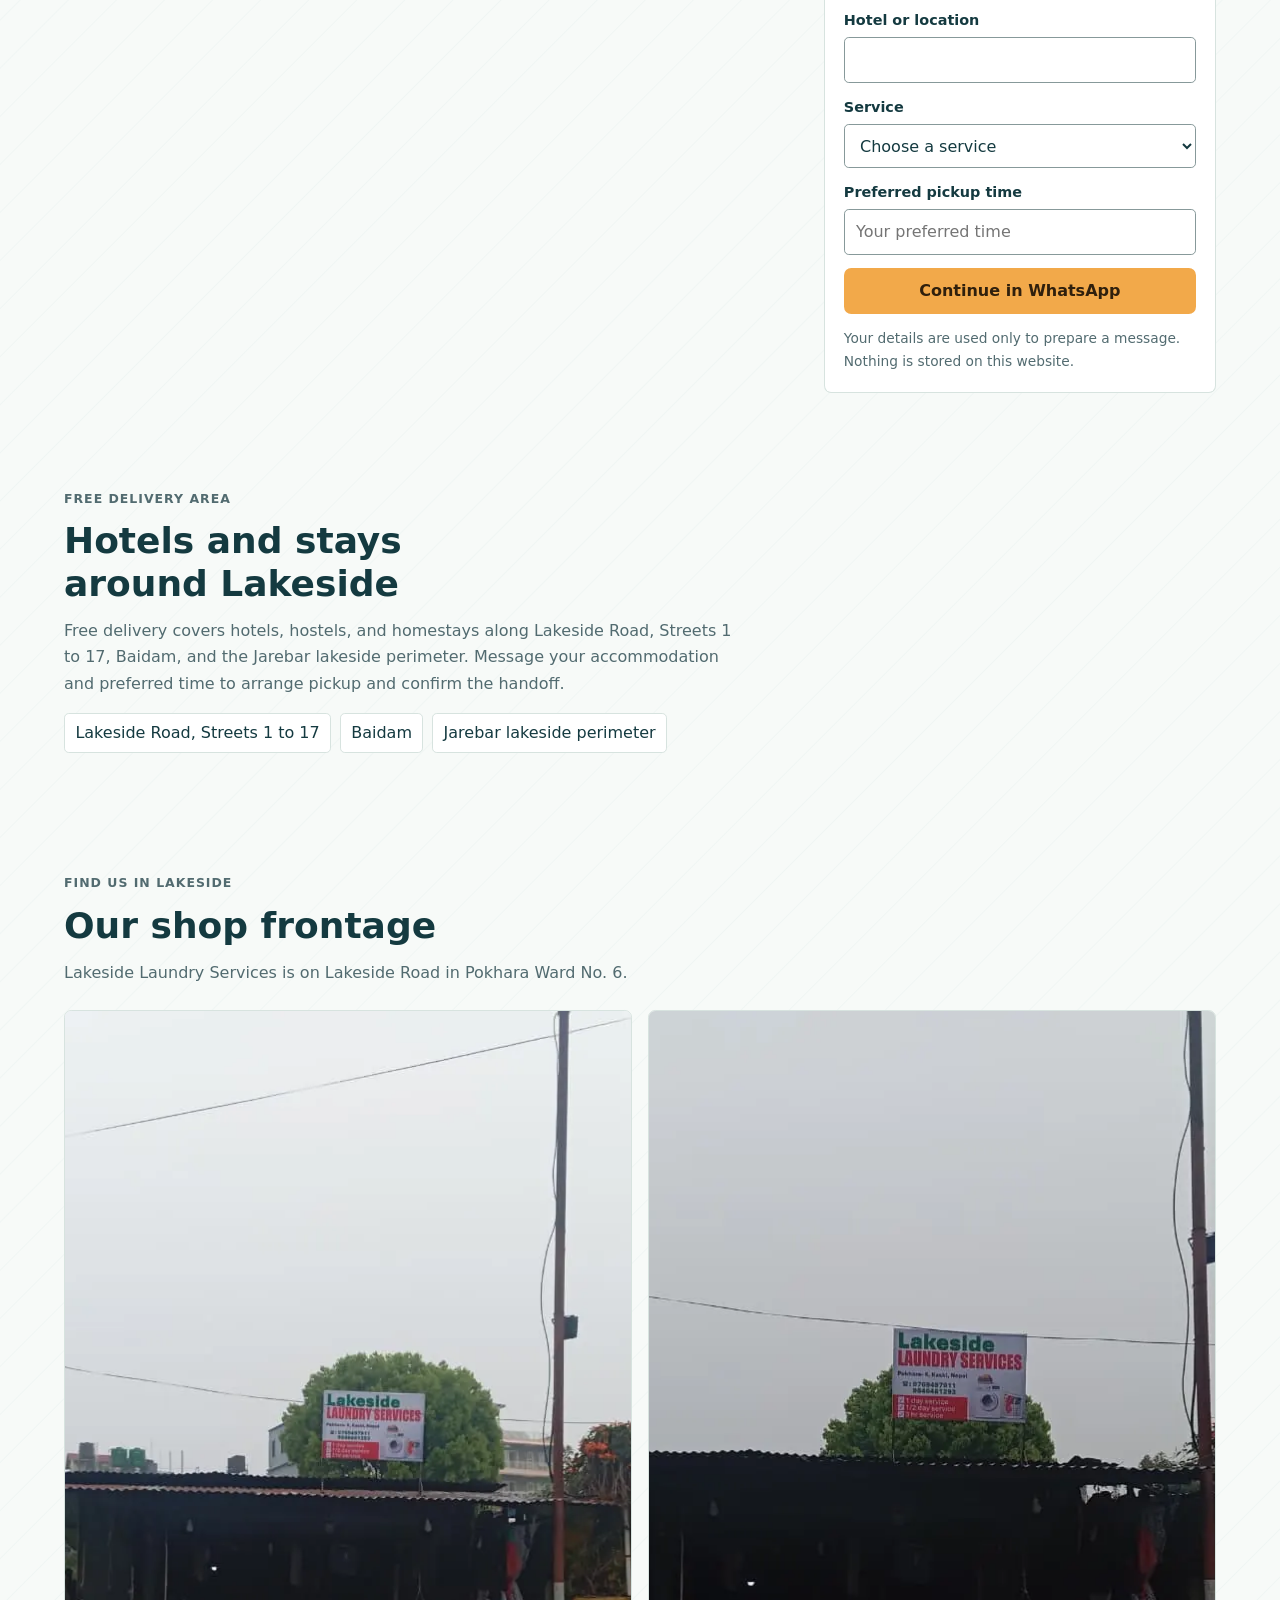
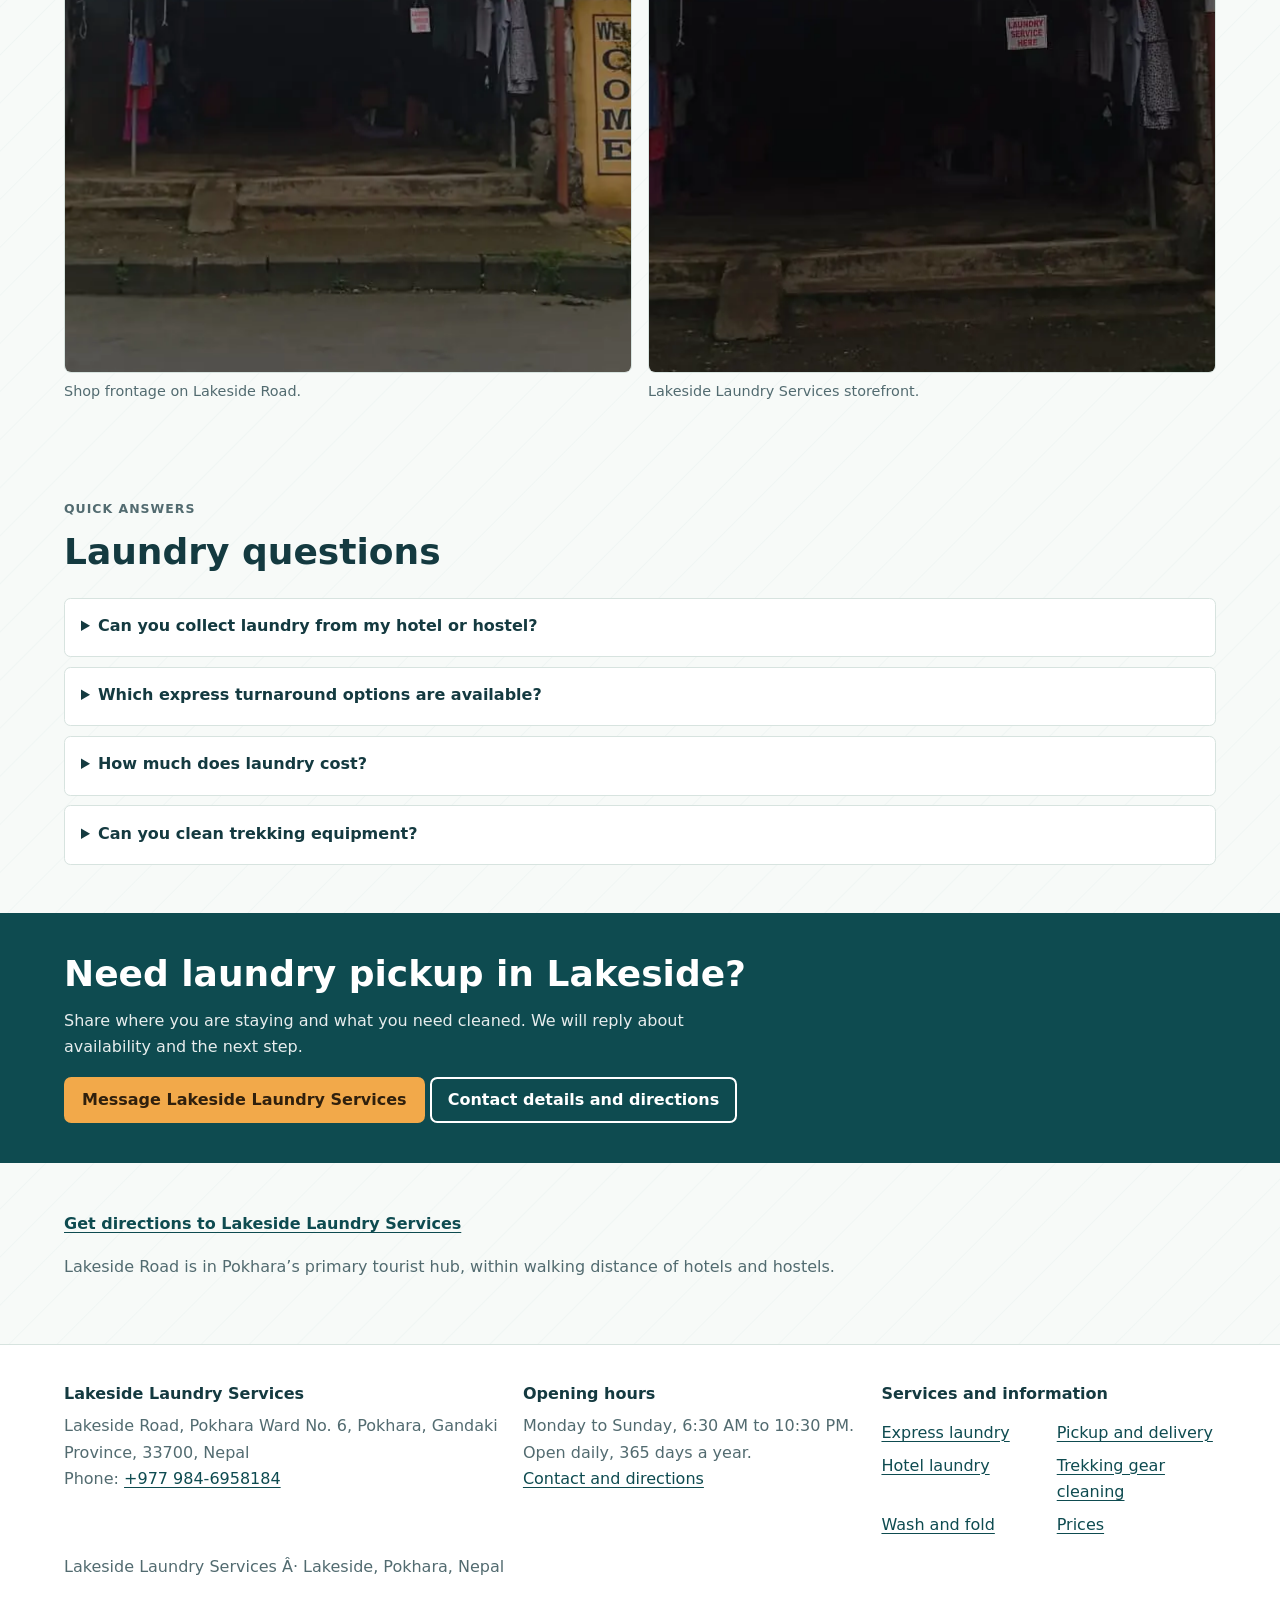
==== commit 36f180ba: "updated" ====
--- a/index.html
+++ b/index.html
@@ -1,4 +1,4 @@
-<!doctype html>
+﻿<!doctype html>
 <html lang="en">
 <head>
   <meta charset="utf-8">
@@ -46,8 +46,7 @@
     },
     "areaServed": ["Lakeside Road, Streets 1 to 17, Pokhara", "Baidam, Pokhara", "Jarebar lakeside perimeter, Pokhara"],
     "sameAs": [
-      "[PLACEHOLDER: Google Business Profile URL]",
-      "[PLACEHOLDER: social profile URL or remove if none]"
+      "https://www.google.com/maps/search/?api=1&query=Lakeside%20Laundry%20Services%2C%20Lakeside%2C%20Pokhara%2C%20Nepal"
     ],
     "hasOfferCatalog": {
       "@type": "OfferCatalog",
@@ -119,14 +118,15 @@
       <div class="step-grid"><article class="step-item"><span class="step-number">1</span><h3>Message us</h3><p>Tell us your location, service, load, and preferred pickup time. Ask for today's turnaround and quote.</p></article><article class="step-item"><span class="step-number">2</span><h3>We pick up</h3><p>We confirm whether pickup is available for your hotel, hostel, or other location before agreeing a handoff.</p></article><article class="step-item"><span class="step-number">3</span><h3>Delivered clean</h3><p>Confirm the return plan with us in WhatsApp. Timing depends on the service and current availability.</p></article></div>
     </section>
     <section class="section content-width" aria-labelledby="prices-heading">
-      <div class="split-section"><div><p class="eyebrow">Clear quotes</p><h2 id="prices-heading">Check the price before pickup</h2><p class="muted">We have not published prices here because no rates were provided. Send your load, items, and requested turnaround for a quote. Express service, if available, may have a separate surcharge.</p><p><a class="text-link" href="prices.html">See the price list and what to ask</a></p></div><div class="order-panel"><h2>Start an order</h2><p class="muted">Add your stay and preferred time. WhatsApp opens with your details ready to send.</p><form class="order-form" data-track-location="home-order-helper"><div class="form-field"><label for="home-name">Name</label><input id="home-name" name="name" autocomplete="name" required></div><div class="form-field"><label for="home-location">Hotel or location</label><input id="home-location" name="location" autocomplete="street-address" required></div><div class="form-field"><label for="home-service">Service</label><select id="home-service" name="service" required><option value="">Choose a service</option><option>Express laundry</option><option>Pickup and delivery</option><option>Hotel or hostel laundry</option><option>Wash and fold</option><option>Ironing</option><option>Trekking gear cleaning</option></select></div><div class="form-field"><label for="home-time">Preferred pickup time</label><input id="home-time" name="pickup_time" placeholder="Your preferred time" required></div><button class="button button-primary" type="submit" data-wa-message="Hi, I'd like to arrange a laundry pickup in Lakeside, Pokhara.">Continue in WhatsApp</button><p class="form-note">Your details are used only to prepare a message. Nothing is stored on this website.</p></form></div></div>
+      <div class="split-section"><div><p class="eyebrow">Clear quotes</p><h2 id="prices-heading">Check the price before pickup</h2><p class="muted">We have not published prices here because no rates were provided. Send your load, items, and requested turnaround for a quote. Express service, if available, may have a separate surcharge.</p><p><a class="text-link" href="prices.html">See the price list and what to ask</a></p></div><div class="order-panel"><h2>Start an order</h2><p class="muted">Add your stay and preferred time. WhatsApp opens with your details ready to send.</p><form class="order-form" data-track-location="home-order-helper"><div class="form-field"><label for="home-name">Name</label><input id="home-name" name="name" autocomplete="name" required></div><div class="form-field"><label for="home-location">Hotel or location</label><input id="home-location" name="location" autocomplete="street-address" required></div><div class="form-field"><label for="home-service">Service</label><select id="home-service" name="service" required><option value="">Choose a service</option><option>Express laundry</option><option>Pickup and delivery</option><option>Hotel or hostel laundry</option><option>Wash and fold</option><option>Ironing</option><option>Dry cleaning</option><option>Trekking gear cleaning</option></select></div><div class="form-field"><label for="home-time">Preferred pickup time</label><input id="home-time" name="pickup_time" placeholder="Your preferred time" required></div><button class="button button-primary" type="submit" data-wa-message="Hi, I'd like to arrange a laundry pickup in Lakeside, Pokhara.">Continue in WhatsApp</button><p class="form-note">Your details are used only to prepare a message. Nothing is stored on this website.</p></form></div></div>
     </section>
     <section class="section content-width" aria-labelledby="areas-heading"><div class="section-heading"><p class="eyebrow">Free delivery area</p><h2 id="areas-heading">Hotels and stays around Lakeside</h2><p>Free delivery covers hotels, hostels, and homestays along Lakeside Road, Streets 1 to 17, Baidam, and the Jarebar lakeside perimeter. Message your accommodation and preferred time to arrange pickup and confirm the handoff.</p><ul class="area-list"><li>Lakeside Road, Streets 1 to 17</li><li>Baidam</li><li>Jarebar lakeside perimeter</li></ul></div></section>
+    <section class="section content-width" aria-labelledby="shop-photos-heading"><div class="section-heading"><p class="eyebrow">Find us in Lakeside</p><h2 id="shop-photos-heading">Our shop frontage</h2><p>Lakeside Laundry Services is on Lakeside Road in Pokhara Ward No. 6.</p></div><div class="photo-grid"><figure><picture><source srcset="assets/images/lakeside-laundry-services-frontage-active.webp" type="image/webp"><img src="assets/images/Lakeside-laundry-services-frontage-active.jpeg" alt="Frontage of Lakeside Laundry Services on Lakeside Road" width="1280" height="963" loading="lazy"></picture><figcaption>Shop frontage on Lakeside Road.</figcaption></figure><figure><picture><source srcset="assets/images/lakeside-laundry-services-storefront.webp" type="image/webp"><img src="assets/images/Lakeside-laundry-services-storefront.jpeg" alt="Lakeside Laundry Services storefront in Pokhara" width="1280" height="963" loading="lazy"></picture><figcaption>Lakeside Laundry Services storefront.</figcaption></figure></div></section>
     <section class="section content-width" aria-labelledby="faq-heading"><div class="section-heading"><p class="eyebrow">Quick answers</p><h2 id="faq-heading">Laundry questions</h2></div><div class="faq-list"><details><summary>Can you collect laundry from my hotel or hostel?</summary><p>Free delivery covers stays along Lakeside Road, Streets 1 to 17, Baidam, and the Jarebar lakeside perimeter. Send your accommodation name to arrange the handoff.</p></details><details><summary>Which express turnaround options are available?</summary><p>One-hour service is for urgent drop-offs during morning or early-evening windows. Three-hour express and same-day evening return are also offered. Confirm the right option for your load before handover.</p></details><details><summary>How much does laundry cost?</summary><p>Prices are not published. See the <a href="prices.html">laundry prices page</a> and message us for a quote.</p></details><details><summary>Can you clean trekking equipment?</summary><p>Ask about down jackets, sleeping bags, shoes, and bags. Tell us the item and its care-label instructions; drying time varies by item and conditions.</p></details></div></section>
     <section class="cta-band"><div class="content-width"><h2>Need laundry pickup in Lakeside?</h2><p>Share where you are staying and what you need cleaned. We will reply about availability and the next step.</p><a class="button button-primary" data-wa-message="Hi, I'd like to ask about laundry pickup in Lakeside, Pokhara. My hotel/location is: " data-track-location="home-final-cta" href="https://wa.me/">Message Lakeside Laundry Services</a> <a class="button button-secondary" href="contact.html">Contact details and directions</a></div></section>
-    <section class="section content-width"><p><a class="text-link" href="https://www.google.com/maps/search/?api=1&amp;query=Lakeside%2C%20Pokhara%2C%20Nepal" target="_blank" rel="noopener">Open Lakeside, Pokhara in Google Maps</a></p><p class="muted">For directions to the business, confirm our exact street or landmark with us first.</p></section>
+    <section class="section content-width"><p><a class="text-link" href="https://www.google.com/maps/dir/?api=1&amp;destination=28.2144%2C83.9578" target="_blank" rel="noopener">Get directions to Lakeside Laundry Services</a></p><p class="muted">Lakeside Road is in Pokhara’s primary tourist hub, within walking distance of hotels and hostels.</p></section>
   </main>
-  <footer class="site-footer"><div class="footer-inner footer-grid"><div><h2>Lakeside Laundry Services</h2><address>Lakeside, Pokhara, Nepal. Street/landmark: [PLACEHOLDER: street or landmark]</address><p>Phone: <a href="tel:[PLACEHOLDER: phone number in international format]" data-track-location="footer">[PLACEHOLDER: phone number]</a></p></div><div><h2>Opening hours</h2><p>[PLACEHOLDER: confirmed opening hours]</p><p><a href="contact.html">Contact and directions</a></p></div><nav aria-label="Footer navigation"><h2>Services and information</h2><ul class="footer-links"><li><a href="express-laundry.html">Express laundry</a></li><li><a href="laundry-pickup-delivery.html">Pickup and delivery</a></li><li><a href="hotel-hostel-laundry.html">Hotel laundry</a></li><li><a href="trekking-gear-cleaning.html">Trekking gear cleaning</a></li><li><a href="wash-and-fold.html">Wash and fold</a></li><li><a href="prices.html">Prices</a></li></ul></nav></div><div class="footer-inner"><p class="muted">Lakeside Laundry Services · Lakeside, Pokhara, Nepal</p></div></footer>
-  <div class="mobile-bar" aria-label="Quick contact"><a class="button button-primary" data-wa-message="Hi, I'd like to ask about laundry pickup in Lakeside, Pokhara. Hotel/location: " data-track-location="mobile-sticky" href="https://wa.me/">WhatsApp Order</a><a class="button button-secondary" href="tel:[PLACEHOLDER: phone number in international format]" data-track-location="mobile-sticky">Call</a></div>
+  <footer class="site-footer"><div class="footer-inner footer-grid"><div><h2>Lakeside Laundry Services</h2><address>Lakeside Road, Pokhara Ward No. 6, Pokhara, Gandaki Province, 33700, Nepal</address><p>Phone: <a href="tel:+9779846958184" data-track-location="footer">+977 984-6958184</a></p></div><div><h2>Opening hours</h2><p>Monday to Sunday, 6:30 AM to 10:30 PM. Open daily, 365 days a year.</p><p><a href="contact.html">Contact and directions</a></p></div><nav aria-label="Footer navigation"><h2>Services and information</h2><ul class="footer-links"><li><a href="express-laundry.html">Express laundry</a></li><li><a href="laundry-pickup-delivery.html">Pickup and delivery</a></li><li><a href="hotel-hostel-laundry.html">Hotel laundry</a></li><li><a href="trekking-gear-cleaning.html">Trekking gear cleaning</a></li><li><a href="wash-and-fold.html">Wash and fold</a></li><li><a href="prices.html">Prices</a></li></ul></nav></div><div class="footer-inner"><p class="muted">Lakeside Laundry Services Â· Lakeside, Pokhara, Nepal</p></div></footer>
+  <div class="mobile-bar" aria-label="Quick contact"><a class="button button-primary" data-wa-message="Hi, I'd like to ask about laundry pickup in Lakeside, Pokhara. Hotel/location: " data-track-location="mobile-sticky" href="https://wa.me/">WhatsApp Order</a><a class="button button-secondary" href="tel:+9779846958184" data-track-location="mobile-sticky">Call</a></div>
 </body>
 </html>
--- a/assets/css/site.css
+++ b/assets/css/site.css
@@ -629,6 +629,31 @@
   height: auto;
 }
 
+.photo-grid {
+  display: grid;
+  grid-template-columns: repeat(auto-fit, minmax(min(100%, 18rem), 1fr));
+  gap: 1rem;
+}
+
+.photo-grid figure {
+  margin: 0;
+}
+
+.photo-grid img {
+  display: block;
+  width: 100%;
+  aspect-ratio: 1280 / 963;
+  border: 1px solid var(--line);
+  border-radius: 0.45rem;
+  object-fit: cover;
+}
+
+.photo-grid figcaption {
+  margin-top: 0.4rem;
+  color: var(--muted);
+  font-size: 0.9rem;
+}
+
 .map-frame {
   display: block;
   width: 100%;
